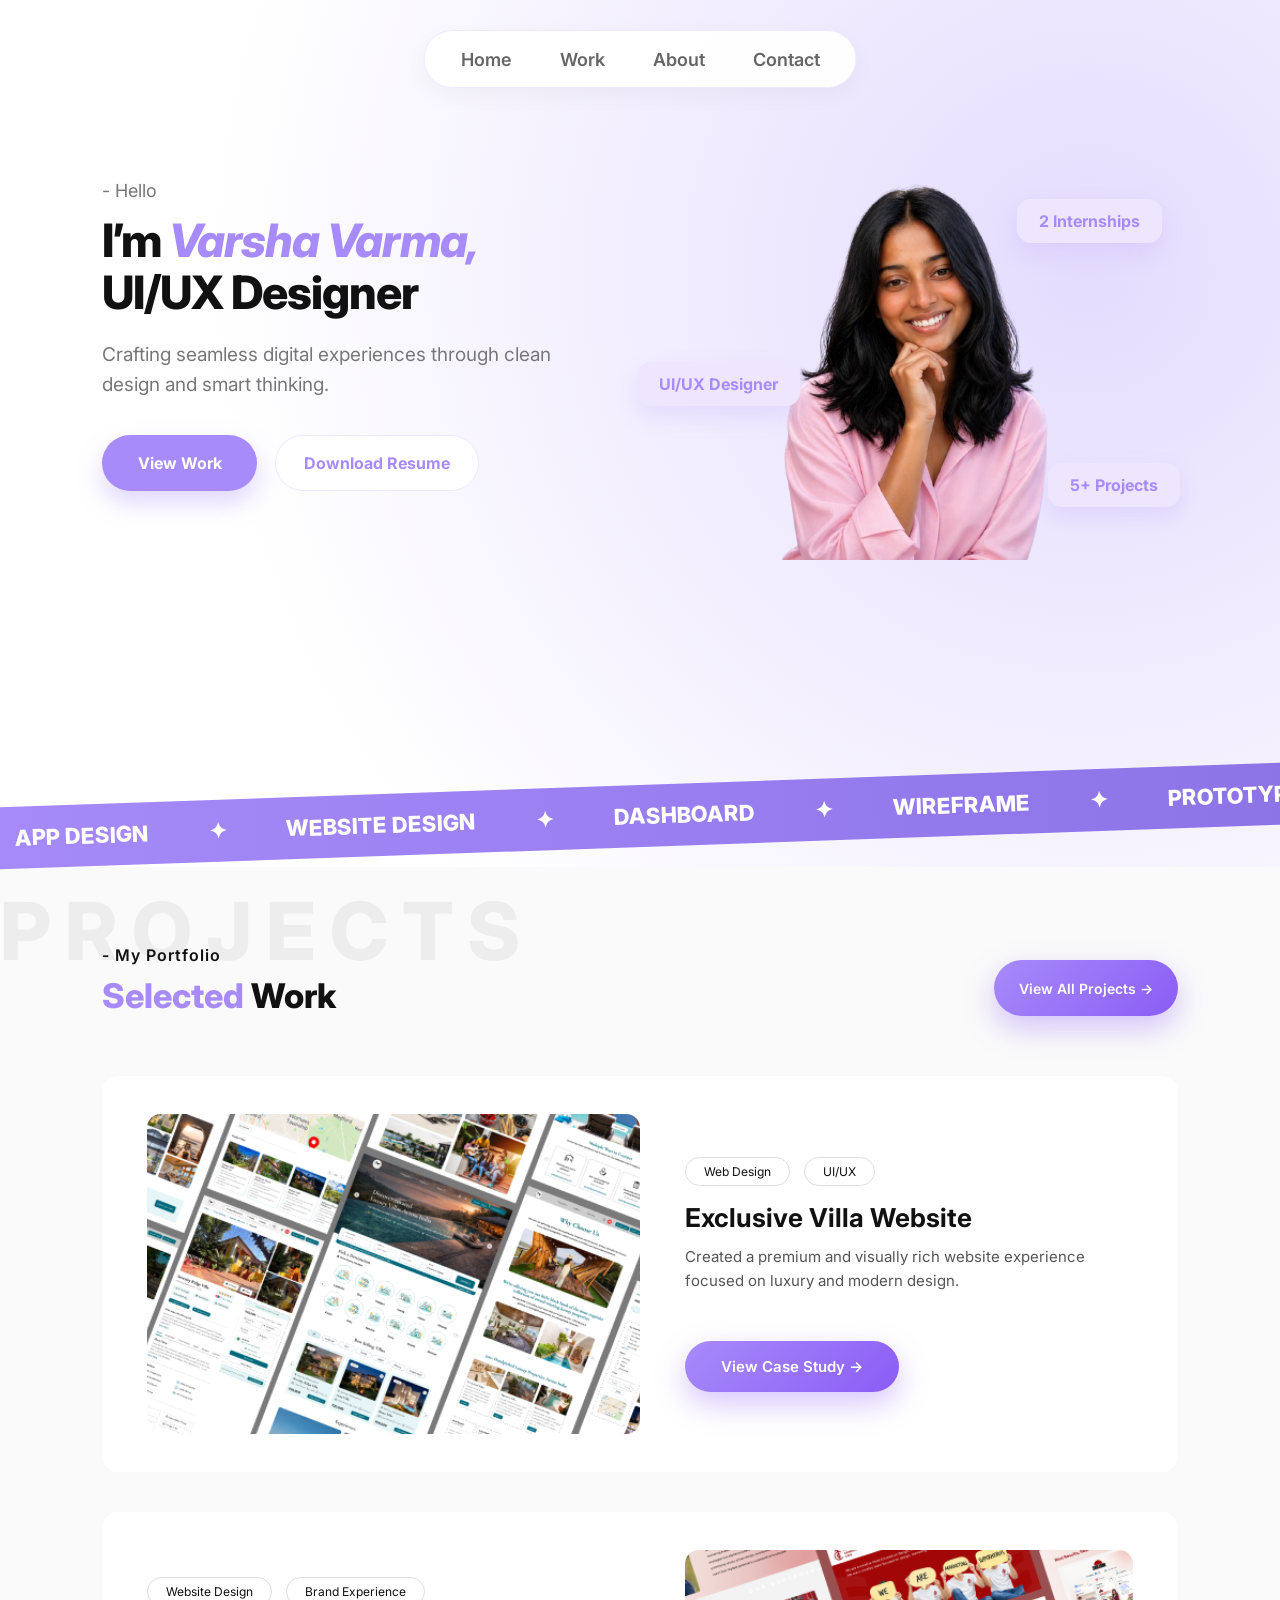
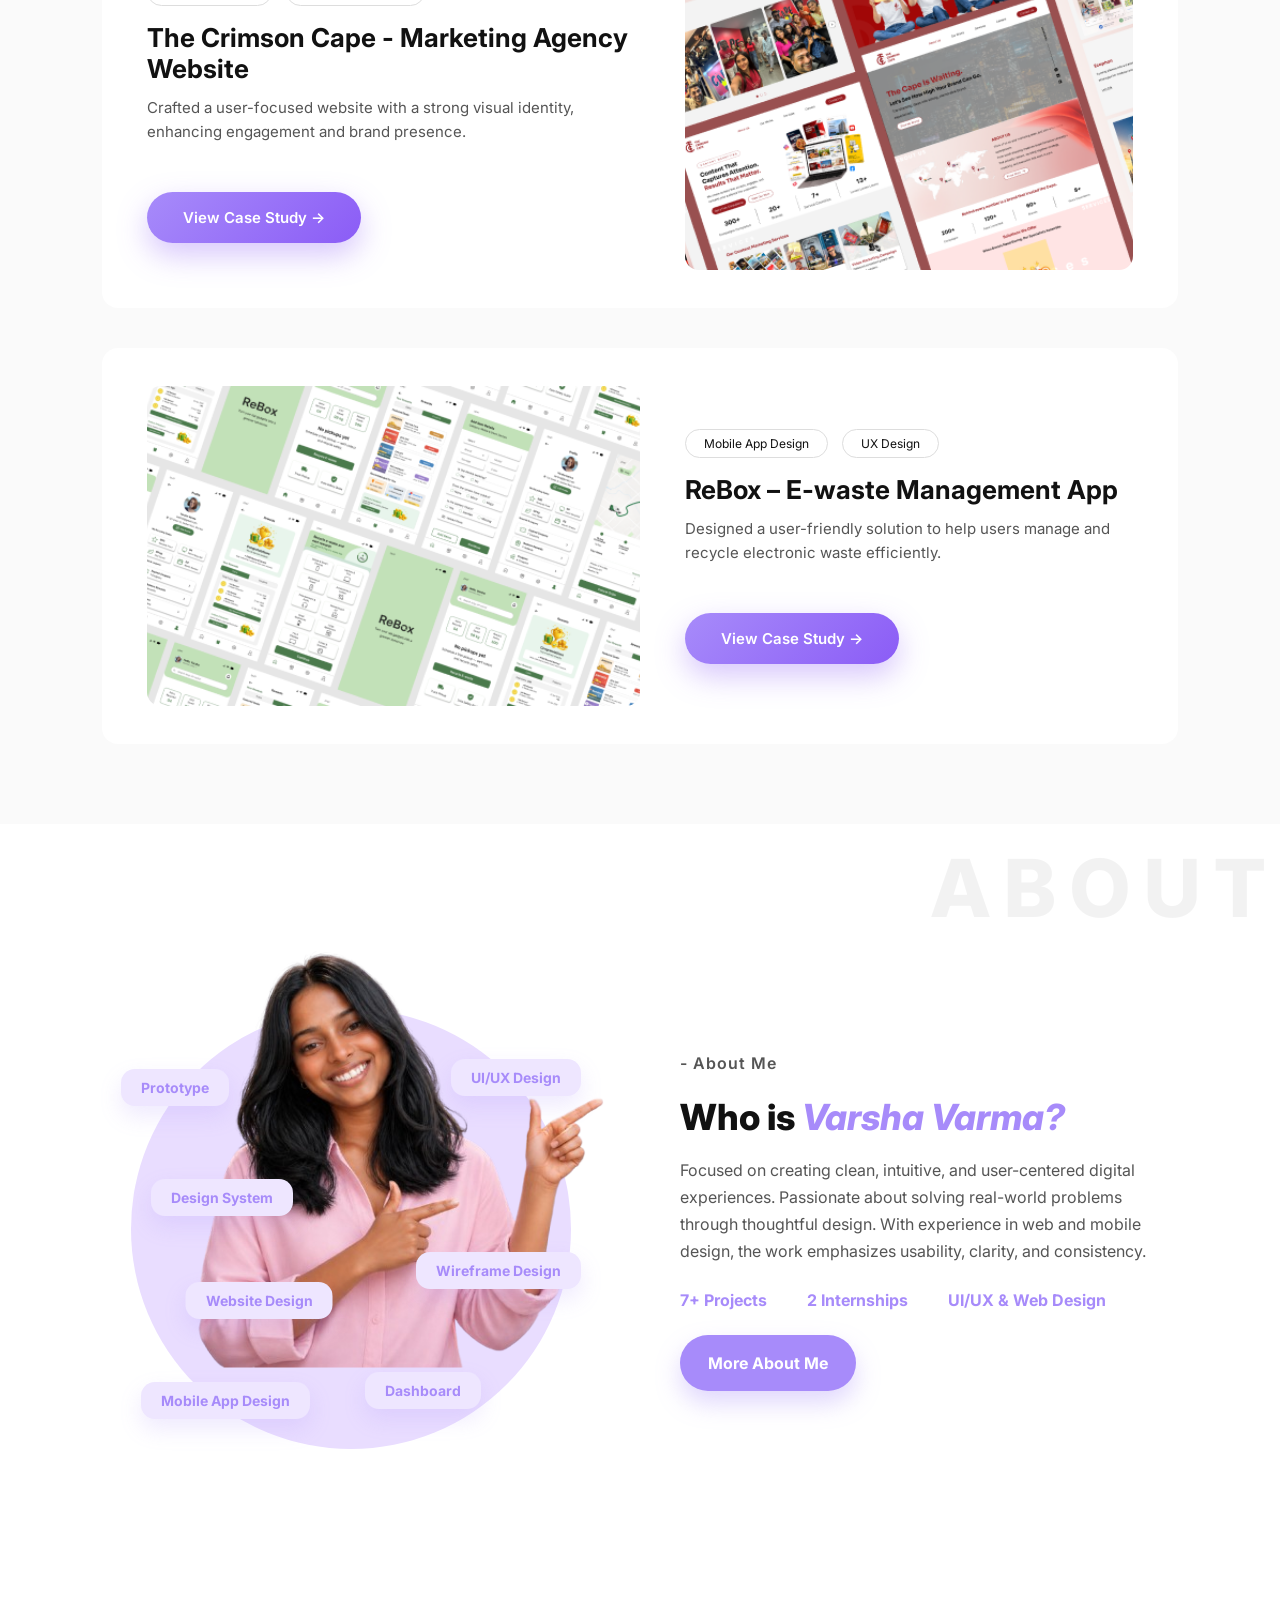
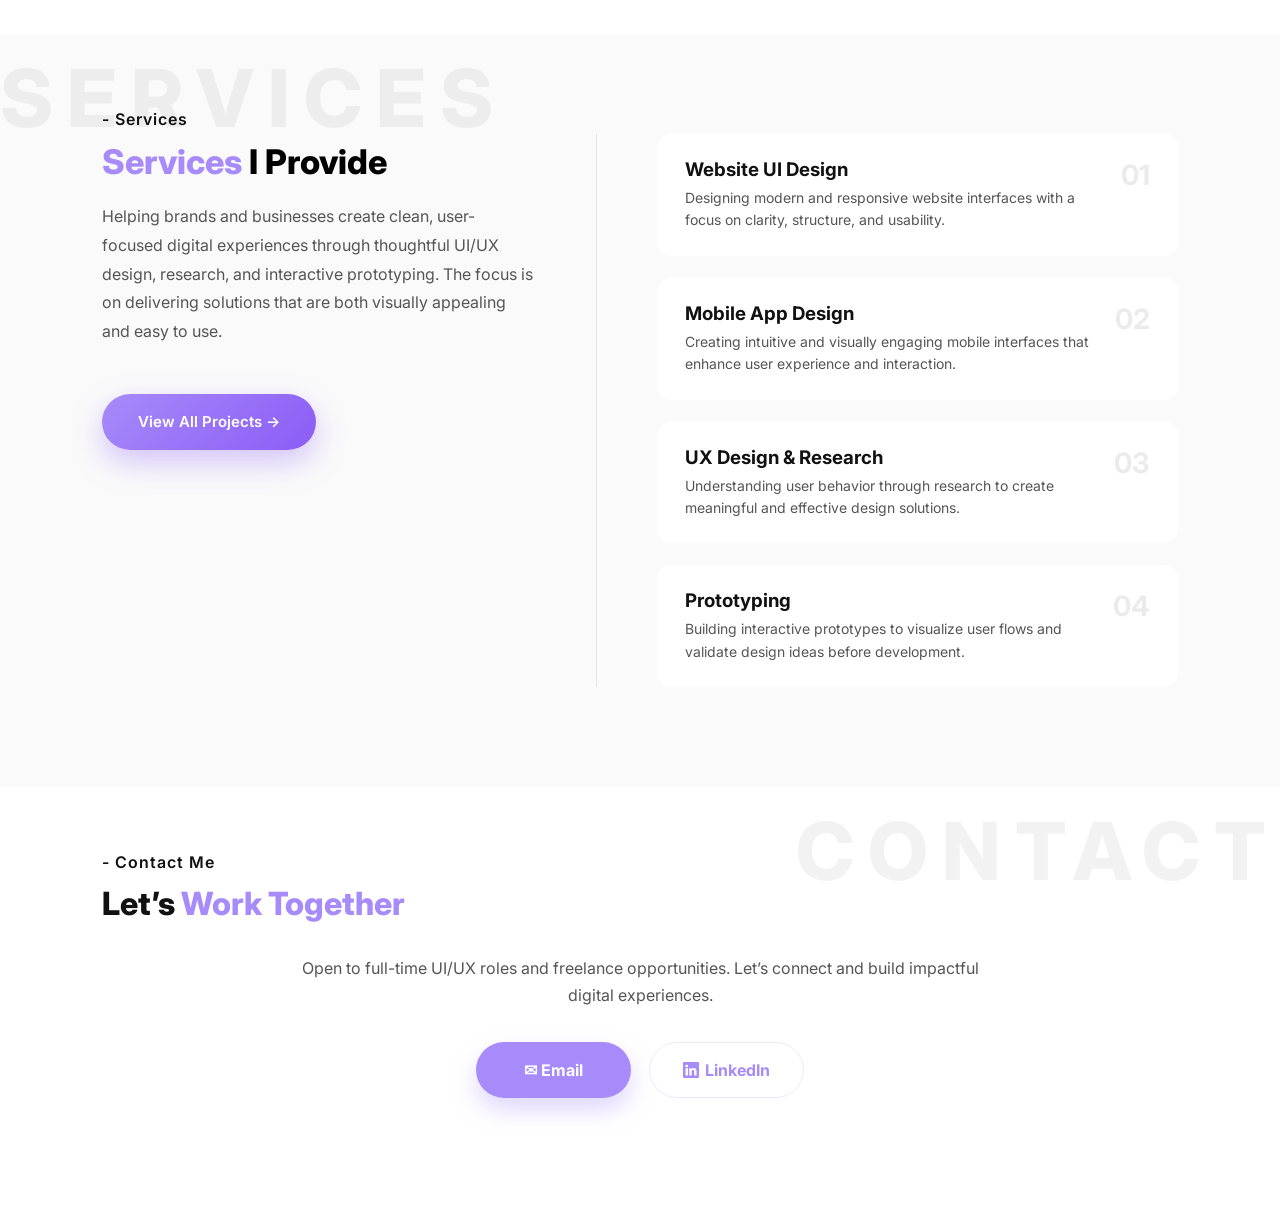
==== index.html @ cdb9fa48 "update file path of index.html" ====
<!DOCTYPE html>
<html lang="en">

<head>
  <meta charset="UTF-8" />
  <meta name="viewport" content="width=device-width, initial-scale=1.0" />
  <title>Varsha Portfolio</title>

  <link rel="stylesheet" href="../static/css/style.css" />
  <link href="https://fonts.googleapis.com/css2?family=Inter:wght@400;500;600;700;800&display=swap" rel="stylesheet">
</head>

<body>

  <!-- NAVBAR -->
  <nav class="navbar">
    <a href="index.html" class="active">Home</a>
    <a href="work.html">Work</a>
    <a href="about.html">About</a>
    <a href="contact.html">Contact</a>
  </nav>

  <!-- HERO -->
  <section class="hero" id="home">

    <div class="hero-text">
      <p class="small">- Hello</p>

      <h1>
        I’m <span>Varsha Varma,</span><br>
        UI/UX Designer
      </h1>

      <p class="desc">
        Crafting seamless digital experiences through clean design and smart thinking.
      </p>

      <div class="buttons">
        <a href="work.html" class="btn primary">View Work</a>
        <a href="#" class="btn outline">Download Resume</a>
      </div>
    </div>

    <!-- HERO IMAGE -->
    <div class="hero-img">

      <div class="tag tag1">UI/UX Designer</div>
      <div class="tag tag2">2 Internships</div>
      <div class="tag tag3">5+ Projects</div>

      <!-- ✅ IMAGE FIXED -->
      <img src="../assets/profile.png" alt="Varsha Varma">

    </div>

  </section>

  <!-- STRIP -->
  <div class="skill-strip">
    <div class="strip-track">

      <span>✦</span>
      <span>APP DESIGN</span>
      <span>✦</span>
      <span>WEBSITE DESIGN</span>
      <span>✦</span>
      <span>DASHBOARD</span>
      <span>✦</span>
      <span>WIREFRAME</span>
      <span>✦</span>
      <span>PROTOTYPE</span>

      <!-- duplicate for infinite effect -->
      <span>✦</span>
      <span>APP DESIGN</span>
      <span>✦</span>
      <span>WEBSITE DESIGN</span>
      <span>✦</span>
      <span>DASHBOARD</span>
      <span>✦</span>
      <span>WIREFRAME</span>
      <span>✦</span>
      <span>PROTOTYPE</span>

    </div>
  </div>

  <!-- PROJECTS -->
  <section class="projects" id="work">

    <h1 class="projects-bg-text">PROJECTS</h1>

    <div class="projects-header">
      <div>
        <p class="section-label">- My Portfolio</p>
        <h2><span>Selected</span> Work</h2>
      </div>

      <a href="work.html" class="btn primary-btn">View All Projects →</a>
    </div>

    <!-- PROJECT 1 -->
    <div class="project-card">
      <img src="../assets/xclusiveWork.png" alt="project">

      <div>
        <div class="chips">
          <span>Web Design</span>
          <span>UI/UX</span>
        </div>

        <h3>Exclusive Villa Website</h3>

        <p>
          Created a premium and visually rich website experience focused on luxury and modern design.
        </p>

        <a href="case-study.html?id=1" class="case-btn">View Case Study →</a>
      </div>
    </div>

    <!-- PROJECT 2 -->
    <div class="project-card reverse">
      <div>
        <div class="chips">
          <span>Website Design</span>
          <span>Brand Experience</span>
        </div>

        <h3>The Crimson Cape - Marketing Agency Website</h3>

        <p>
          Crafted a user-focused website with a strong visual identity, enhancing engagement and brand presence.
        </p>

        <a href="case-study.html?id=2" class="case-btn">View Case Study →</a>
      </div>

      <img src="../assets/TCC work.png" alt="project">
    </div>

    <!-- PROJECT 3 -->
    <div class="project-card">
      <img src="../assets/ReboxWork.png" alt="project">

      <div>
        <div class="chips">
          <span>Mobile App Design</span>
          <span>UX Design</span>
        </div>

        <h3>ReBox – E-waste Management App</h3>

        <p>
          Designed a user-friendly solution to help users manage and recycle electronic waste efficiently.
        </p>

        <a href="case-study.html?id=3" class="case-btn">View Case Study →</a>
      </div>
    </div>

  </section>

  <!-- ABOUT -->
  <section class="about" id="about">
    <h1 class="about-bg-text">ABOUT</h1>

    <!-- LEFT VISUAL -->
    <div class="about-visual">

      <div class="about-circle"></div>

      <img src="../assets/about.png" alt="about">

      <span class="about-pill pill-1">Mobile App Design</span>
      <span class="about-pill pill-2">UI/UX Design</span>
      <span class="about-pill pill-3">Website Design</span>
      <span class="about-pill pill-4">Design System</span>
      <span class="about-pill pill-5">Prototype</span>
      <span class="about-pill pill-6">Dashboard</span>
      <span class="about-pill pill-7">Wireframe Design</span>

    </div>

    <!-- RIGHT TEXT -->
    <div class="about-content">

      <p class="section-label">- About Me</p>

      <h2>
        Who is <span>Varsha Varma?</span>
      </h2>

      <p>
        Focused on creating clean, intuitive, and user-centered digital experiences. Passionate about solving real-world
        problems through thoughtful design. With experience in web and mobile design, the work emphasizes usability,
        clarity,
        and consistency.
      </p>

      <div class="stats">
        <span>7+ Projects</span>
        <span>2 Internships</span>
        <span>UI/UX & Web Design</span>
      </div>

      <a href="about.html" class="btn primary">More About Me</a>

    </div>

  </section>

  <!-- SERVICES -->
  <section class="services" id="services">

    <!-- BACKGROUND TEXT -->
    <h1 class="services-bg-text">SERVICES</h1>

    <!-- LEFT SIDE -->
    <div class="service-left">

      <p class="section-label">- Services</p>

      <h2 class="services-title">
        <span class="title-purple">Services</span>
        <span class="title-black">I Provide</span>
      </h2>

      <p class="service-desc">
        Helping brands and businesses create clean, user-focused digital experiences through thoughtful UI/UX design,
        research, and interactive prototyping. The focus is on delivering solutions that are both visually appealing and
        easy to use.
      </p>

      <a href="work.html" class="btn primary-btn">View All Projects →</a>

    </div>

    <!-- MIDDLE LINE -->
    <div class="service-divider"></div>

    <!-- RIGHT SIDE -->
    <div class="service-list">

      <div class="service-card">
        <div>
          <h3>Website UI Design</h3>
          <p>Designing modern and responsive website interfaces with a focus on clarity, structure, and usability.</p>
        </div>
        <span>01</span>
      </div>

      <div class="service-card">
        <div>
          <h3>Mobile App Design</h3>
          <p>Creating intuitive and visually engaging mobile interfaces that enhance user experience and interaction.
          </p>
        </div>
        <span>02</span>
      </div>

      <div class="service-card">
        <div>
          <h3>UX Design & Research</h3>
          <p>Understanding user behavior through research to create meaningful and effective design solutions.</p>
        </div>
        <span>03</span>
      </div>

      <div class="service-card">
        <div>
          <h3>Prototyping</h3>
          <p>Building interactive prototypes to visualize user flows and validate design ideas before development.</p>
        </div>
        <span>04</span>
      </div>

    </div>

  </section>

  <!-- CONTACT -->
  <section class="contact" id="contact">

    <h1 class="contact-bg-text">CONTACT</h1>

    <!-- ALIGN BLOCK -->
    <div class="contact-head">

      <p class="section-label">- Contact Me</p>

      <h2>Let’s <span>Work Together</span></h2>

    </div>

    <p class="contact-desc">
      Open to full-time UI/UX roles and freelance opportunities. Let’s connect and build impactful digital experiences.
    </p>

    <div class="buttons center">
      <a href="mailto:varsha.varma088@gmail.com" class="btn primary">✉ Email</a>
      <a href="https://linkedin.com/in/varsha-varma-270745361/" class="btn outline"><svg xmlns="http://www.w3.org/2000/svg" width="16" height="16" fill="currentColor" viewBox="0 0 16 16" style="margin-right: 6px;"><path d="M0 1.146C0 .513.526 0 1.175 0h13.65C15.474 0 16 .513 16 1.146v13.708c0 .633-.526 1.146-1.175 1.146H1.175C.526 16 0 15.487 0 14.854V1.146zm4.943 12.248V6.169H2.542v7.225h2.401zm-1.2-8.212c.837 0 1.358-.554 1.358-1.248-.015-.709-.52-1.248-1.342-1.248-.822 0-1.359.54-1.359 1.248 0 .694.521 1.248 1.327 1.248h.016zm4.908 8.212V9.359c0-.216.016-.432.08-.586.173-.431.568-.878 1.232-.878.869 0 1.216.662 1.216 1.634v3.865h2.401V9.25c0-2.22-1.184-3.252-2.764-3.252-1.274 0-1.845.7-2.165 1.193v.025h-.016a5.54 5.54 0 0 1 .016-.025V6.169h-2.4c.03.678 0 7.225 0 7.225h2.4z"/></svg> LinkedIn</a>
    </div>

  </section>

  <script src="../static/js/script.js"></script>

</body>

</html>
---- static/css/style.css ----
* {
  margin: 0;
  padding: 0;
  box-sizing: border-box;
  font-family: "Inter", sans-serif;
}

html,
body {
  width: 100%;
  margin: 0;
  padding: 0;
  overflow-x: hidden;
  background: #ffffff;
  color: #111;
  scroll-behavior: smooth;
}

/* NAVBAR */
.navbar {
  width: fit-content;
  height: 58px;
  margin: 0 auto;
  padding: 0 36px;
  display: flex;
  justify-content: center;
  align-items: center;
  gap: 48px;
  border-radius: 50px;
  background: rgba(255, 255, 255, 0.95);
  border: 1px solid #eee8ff;
  box-shadow: 0 8px 25px rgba(0, 0, 0, 0.04);
  font-size: 18px;
  font-weight: 600;
  position: fixed;
  top: 30px;
  left: 50%;
  transform: translateX(-50%);
  z-index: 999;
}

.navbar a {
  text-decoration: none;
  color: #666;
}

.navbar a:hover,
.navbar a.active {
  color: #a78bfa;
}

/* HERO */
.hero {
  width: 100%;
  min-height: 100vh;
  padding: 180px 8% 60px;
  display: flex;
  align-items: flex-start;
  justify-content: space-between;
  /* Restored for left-aligned text */
  gap: 70px;
  background: radial-gradient(circle at 85% 30%, rgba(167, 139, 250, 0.3) 0%, rgba(255, 255, 255, 0) 70%), #ffffff;
  position: relative;
  z-index: auto;
}

.hero-text {
  max-width: 560px;
}

.small {
  font-size: 18px;
  color: #777;
  margin-bottom: 14px;
}

.hero-text h1 {
  font-size: 46px;
  line-height: 1.12;
  font-weight: 800;
  letter-spacing: -1px;
  color: #111;
}

.hero-text h1 span {
  color: #a78bfa;
  font-style: italic;
}

.desc {
  font-size: 19px;
  line-height: 1.6;
  color: #777;
  max-width: 500px;
  margin: 22px 0 34px;
}

.buttons {
  display: flex;
  gap: 18px;
  align-items: center;
}

.btn {
  min-width: 155px;
  height: 56px;
  padding: 0 28px;
  border-radius: 50px;
  text-decoration: none;
  font-size: 16px;
  font-weight: 700;
  display: inline-flex;
  align-items: center;
  justify-content: center;
  cursor: pointer;
  transition: 0.3s ease;
}

.btn:hover {
  transform: translateY(-3px);
}

.primary {
  background: #a78bfa;
  color: #fff;
  box-shadow: 0 12px 25px rgba(167, 139, 250, 0.35);
}

.outline {
  background: #fff;
  color: #a78bfa;
  border: 1px solid #eee8ff;
}

/* HERO IMAGE */
.hero-img {
  width: 380px;
  height: 380px;
  border-radius: 50%;
  position: relative;
  flex-shrink: 0;
  margin-right: 7%;
  /* Added to keep image away from the right edge */
}

.hero-img::before {
  display: none;
}

.hero-img img {
  width: 100%;
  height: 100%;
  object-fit: contain;
  object-position: center top;
  border-radius: 0%;
  position: relative;
  z-index: 2;
}

.tag {
  position: absolute;
  background: #eee6ff;
  color: #a78bfa;
  padding: 12px 22px;
  border-radius: 14px;
  font-size: 16px;
  font-weight: 700;
  box-shadow: 0 10px 22px rgba(167, 139, 250, 0.18);
  z-index: 5;
}

.tag1 {
  left: -85px;
  top: 48%;
}

.tag2 {
  right: -60px;
  top: 5%;
}

.tag3 {
  right: -78px;
  bottom: 14%;
}

@keyframes float {

  0%,
  100% {
    transform: translateY(0);
  }

  50% {
    transform: translateY(-12px);
  }
}

.tag1 {
  animation: float 6s ease-in-out infinite;
}

.tag2 {
  animation: float 5s ease-in-out infinite;
}

.tag3 {
  animation: float 4s ease-in-out infinite;
}

.section-label {
  position: relative;
  z-index: 5;
  font-size: 14px;
  color: #666;
  margin-top: -25px;
  /* Overlap with BG text */
  margin-bottom: 12px;
  /* Standardized tight gap */
}

/* STRIP */
.skill-strip {
  background: linear-gradient(90deg, #a78bfa, #8b73e6);
  color: white;
  padding: 18px 0;
  overflow: hidden;
  transform: rotate(-2deg);
  width: 110%;
  margin-left: -5%;
  margin-top: -115px;
  position: relative;
  z-index: 1;
}

.strip-track {
  display: flex;
  gap: 60px;
  width: max-content;
  animation: scrollStrip 18s linear infinite;
}

.strip-track span {
  white-space: nowrap;
  font-size: 22px;
  font-weight: 800;
}

/* IMPORTANT */
@keyframes scrollStrip {
  0% {
    transform: translateX(0);
  }

  100% {
    transform: translateX(-50%);
  }
}

/* SECTIONS */
.projects,
.about,
.services,
.contact {
  width: 100%;
  padding: 80px 8%;
}

.section-label {
  font-size: 16px;
  font-weight: 600;
  color: #111;
  margin-bottom: 12px;
  letter-spacing: 1px;
}

.section-head {
  display: flex;
  justify-content: space-between;
  align-items: center;
  margin-bottom: 25px;
}

h2 {
  font-size: 34px;
  font-weight: 800;
}

.about h2 span,
.contact h2,
.services h2 {
  color: #a78bfa;
}

.small-btn {
  min-width: auto;
  height: 44px;
  font-size: 13px;
  padding: 0 22px;
}

/* ===== PROJECT SECTION ===== */

.projects {
  position: relative;
  z-index: auto;
  padding: 100px 8% 40px;
  background: #fafafa;
  overflow: hidden;
  margin-top: 20px;
}

/* BACKGROUND TEXT */
.projects-bg-text {
  position: absolute;
  top: 15px;
  left: 0;
  font-size: 80px;
  font-weight: 800;
  letter-spacing: 14px;
  color: rgba(0, 0, 0, 0.05);
  z-index: 0;
  pointer-events: none;
  white-space: nowrap;
}

/* HEADER */
.projects-header {
  position: relative;
  z-index: 2;
  display: flex;
  align-items: flex-end;
  justify-content: space-between;
  margin-bottom: 60px;
  margin-top: -35px;
}

.projects-header h2 {
  font-size: 34px;
  font-weight: 800;
}

.projects-header h2 span {
  color: #a78bfa;
}

.projects-header .section-label {
  margin-bottom: 10px;
}

.projects-header .primary-btn {
  padding: 12px 25px;
  border-radius: 40px;
  font-size: 14px;
}

/* ===== PROJECT CARD ===== */

.project-card {
  background: #ffffff;
  border-radius: 16px;

  padding: 38px 45px;

  display: grid;
  grid-template-columns: 1.1fr 1fr;

  gap: 45px;
  align-items: center;

  margin-bottom: 40px;
  transition: 0.35s ease;
  position: relative;
  z-index: 2;
}

/* HOVER */
.project-card:hover {
  transform: translateY(-10px);
  box-shadow: 0 24px 60px rgba(0, 0, 0, 0.12);
  background: #e7e6eb;
}

/* IMAGE */
.project-card img {
  width: 100%;
  height: 320px;
  object-fit: cover;
  border-radius: 14px;
  transition: 0.4s ease;
}

.project-card:hover img {
  transform: scale(1.04);
}

/* CONTENT */
.project-content {
  max-width: 480px;
}

/* CHIPS */
.chips {
  display: flex;
  gap: 14px;
  margin-bottom: 16px;
}

.chips span {
  border: 1px solid #ddd;
  border-radius: 30px;
  padding: 6px 18px;
  font-size: 12px;
}

/* TEXT */
.project-card h3 {
  font-size: 26px;
  margin-bottom: 12px;
}

.project-card p {
  color: #555;
  font-size: 15px;
  line-height: 1.6;
  margin-bottom: 20px;
}

/* BUTTON */
.case-btn {
  display: inline-flex;
  align-items: center;
  justify-content: center;
  margin-top: 28px;
  padding: 16px 36px;
  border-radius: 50px;
  font-size: 15px;
  font-weight: 600;
  color: #fff;
  text-decoration: none;
  background: linear-gradient(135deg, #a78bfa, #8b5cf6);
  box-shadow: 0 12px 30px rgba(139, 92, 246, 0.35);
  transition: 0.3s ease;
}

.case-btn:hover {
  transform: translateY(-3px);
  box-shadow: 0 18px 40px rgba(139, 92, 246, 0.45);
}

/* ===== ABOUT SECTION ===== */

/* ===== ABOUT SECTION ===== */

.about {
  position: relative;
  padding: 40px 8%;
  display: grid;
  grid-template-columns: 1fr 1fr;
  gap: 80px;
  align-items: center;
  background: #ffffff;
  min-height: 90vh;
  overflow: hidden;
}

/* BACKGROUND TEXT (ABOUT) */
.about-bg-text {
  position: absolute;
  top: 15px;
  right: 0;
  font-size: 80px;
  font-weight: 800;
  letter-spacing: 14px;
  color: rgba(0, 0, 0, 0.05);
  z-index: 0;
  pointer-events: none;
  white-space: nowrap;
}

/* CONTENT ABOVE BG */
.about-visual,
.about-content {
  position: relative;
  z-index: 2;
  margin-top: -35px;
}

/* LEFT VISUAL */
.about-visual {
  width: 460px;
  height: 460px;
  position: relative;
  margin: auto;
}

/* CIRCLE */
.about-circle {
  position: absolute;
  inset: 10px;
  background: #e9ddff;
  border-radius: 50%;
}

/* IMAGE */
.about-visual img {
  position: absolute;
  width: 95%;
  height: 95%;
  object-fit: contain;
  z-index: 2;

  left: 60%;
  top: 34%;
  transform: translate(-50%, -50%);
}

/* ===== PILLS STYLE ===== */

.about-pill {
  position: absolute;
  background: #eee6ff;
  color: #a78bfa;
  padding: 10px 20px;
  border-radius: 14px;
  font-size: 14px;
  font-weight: 700;
  z-index: 6;
  white-space: nowrap;
  box-shadow: 0 10px 22px rgba(167, 139, 250, 0.18);
}

/* ===== PILLS POSITION ===== */

.pill-1 {
  left: 20px;
  bottom: 40px;
}

.pill-2 {
  right: 0;
  top: 60px;
}

.pill-3 {
  left: 30%;
  bottom: 140px;
  transform: translateX(-50%);
}

.pill-4 {
  left: 30px;
  top: 180px;
}

.pill-5 {
  left: 0;
  top: 70px;
}

.pill-6 {
  right: 100px;
  bottom: 50px;
}

.pill-7 {
  right: 0;
  bottom: 170px;
}

/* ===== FLOAT ANIMATION ===== */

.pill-1 {
  animation: float-left 4s ease-in-out infinite;
}

.pill-4 {
  animation: float-left 5s ease-in-out infinite;
}

.pill-5 {
  animation: float-left 4.5s ease-in-out infinite;
}

.pill-3 {
  animation: float-center 4.5s ease-in-out infinite;
}

.pill-2 {
  animation: float-right 4s ease-in-out infinite;
}

.pill-6 {
  animation: float-right 5s ease-in-out infinite;
}

.pill-7 {
  animation: float-right 4.5s ease-in-out infinite;
}

/* KEYFRAMES */

@keyframes float-left {

  0%,
  100% {
    transform: translateY(0);
  }

  50% {
    transform: translateY(-10px);
  }
}

@keyframes float-center {

  0%,
  100% {
    transform: translateX(-50%) translateY(0);
  }

  50% {
    transform: translateX(-50%) translateY(-10px);
  }
}

@keyframes float-right {

  0%,
  100% {
    transform: translateY(0);
  }

  50% {
    transform: translateY(-10px);
  }
}

/* ===== RIGHT CONTENT ===== */

.about-content h2 {
  font-size: 36px;
  font-weight: 800;
}

.about-content h2 span {
  color: #a78bfa;
  font-style: italic;
}

.about-content p {
  margin: 18px 0;
  color: #555;
  line-height: 1.7;
}

/* STATS */

.stats {
  display: flex;
  gap: 40px;
  margin: 25px 0;
  color: #a78bfa;
  font-weight: 700;
}

/* ===== RIGHT CONTENT ===== */

.about-content h2 span {
  color: #a78bfa;
  font-style: italic;
}

.about-content h2 {
  font-size: 36px;
  font-weight: 800;
}

.about-content h2 span {
  color: #a78bfa;
}

.about-content p {
  margin: 18px 0;
  color: #555;
  line-height: 1.7;
}

/* STATS */

.stats {
  display: flex;
  gap: 40px;
  margin: 25px 0;
  color: #a78bfa;
  font-weight: 700;
}

/* ===== RESPONSIVE ===== */

@media (max-width: 900px) {
  .about {
    grid-template-columns: 1fr;
    text-align: center;
  }

  .about-visual {
    width: 320px;
    height: 320px;
  }

  .about-pill {
    font-size: 10px;
    padding: 7px 14px;
  }
}

/* ===== SERVICES SECTION ===== */

.services {
  position: relative;
  padding: 100px 8%;
  display: grid;
  grid-template-columns: 1fr 1px 1.2fr;
  gap: 60px;
  background: #fafafa;
  overflow: hidden;
}

/* BACKGROUND TEXT */
.services-bg-text {
  position: absolute;
  top: 15px;
  left: 0;
  font-size: 80px;
  font-weight: 800;
  letter-spacing: 14px;
  color: rgba(0, 0, 0, 0.05);
  pointer-events: none;
  white-space: nowrap;
}

/* ===== TITLE ===== */

.section-title {
  font-size: 36px;
  font-weight: 800;
  /* I PROVIDE black */
}

.title-purple {
  color: #a78bfa;
}

.title-black {
  color: #000;
}

.section-title span {
  color: #a78bfa;
  /* SERVICES lavender */
}

/* LEFT CONTENT */
.service-left {
  position: relative;
  z-index: 2;
}

.service-desc {
  margin: 20px 0;
  color: #555;
  line-height: 1.8;
  max-width: 500px;
}

/* BUTTON */
.primary-btn {
  display: inline-flex;
  align-items: center;
  justify-content: center;
  margin-top: 28px;
  padding: 16px 36px;
  border-radius: 50px;
  font-size: 15px;
  font-weight: 600;
  color: #fff;
  text-decoration: none;
  background: linear-gradient(135deg, #a78bfa, #8b5cf6);
  box-shadow: 0 12px 30px rgba(139, 92, 246, 0.35);
  transition: 0.3s ease;
}

.primary-btn:hover {
  transform: translateY(-3px);
  box-shadow: 0 18px 40px rgba(139, 92, 246, 0.45);
}

/* MIDDLE LINE */
.service-divider {
  width: 1px;
  background: #e5e5e5;
}

/* RIGHT SIDE */
.service-list {
  display: flex;
  flex-direction: column;
  gap: 22px;
  position: relative;
  z-index: 2;
}

/* CARD */
.service-card {
  background: #ffffff;
  padding: 24px 28px;
  border-radius: 14px;

  display: flex;
  justify-content: space-between;
  align-items: flex-start;

  transition: 0.3s ease;
}

.service-card:hover {
  transform: translateY(-6px);
  box-shadow: 0 18px 40px rgba(0, 0, 0, 0.08);
}

/* TEXT */
.service-card h3 {
  margin-bottom: 6px;
}

.service-card p {
  font-size: 14px;
  color: #555;
  line-height: 1.6;
  max-width: 420px;
}

/* NUMBER */
.service-card span {
  font-size: 28px;
  font-weight: 700;
  color: rgba(0, 0, 0, 0.08);
  transition: 0.3s;
}

/* NUMBER HOVER EFFECT */
.service-card:hover span {
  color: #a78bfa;
}

.services .services-title {
  color: #000 !important;
}

.services .services-title .title-purple {
  color: #a78bfa !important;
}

.services .services-title .title-black {
  color: #000 !important;
}

/* CONTACT */
/* CONTACT */
.contact {
  padding: 100px 8% 80px;
  background: #ffffff;
  position: relative;
  text-align: left;
  overflow: hidden;
}

.contact-bg-text {
  position: absolute;
  top: 15px;
  right: 0;
  font-size: 80px;
  letter-spacing: 14px;
  color: rgba(0, 0, 0, 0.05);
  font-weight: 800;
  pointer-events: none;
  white-space: nowrap;
}

.contact-head {
  max-width: 100%;
  margin: 0;
  text-align: left;
  margin-top: -35px;
  position: relative;
  z-index: 2;
}

.contact-head .section-label {
  margin-bottom: 12px;
}

.contact h2 {
  font-size: 32px;
  font-weight: 800;
  color: #111;
  margin-bottom: 32px;
}

.contact h2 span {
  color: #a78bfa;
}

.contact-desc {
  max-width: 720px;
  margin: 20px auto 32px;
  color: #555;
  line-height: 1.7;
  text-align: center;
}

.contact .buttons {
  justify-content: center;
  margin-bottom: 34px;
}

.contact-links {
  display: flex;
  justify-content: center;
  gap: 35px;
  font-size: 14px;
  color: #111;
}

.contact-links a {
  text-decoration: none;
  color: inherit;
}

/* FADE-IN ANIMATION */
.fade {
  opacity: 0;
  transform: translateY(30px);
  transition: opacity 0.7s ease, transform 0.7s ease;
}

.fade.show {
  opacity: 1;
  transform: translateY(0);
}

/* ===== INFINITE STRIP ===== */

/* Strip animation and track logic merged below */

.strip-track {
  display: flex;
  gap: 60px;
  width: max-content;
  animation: scrollStrip 20s linear infinite;
}

.strip-track span {
  white-space: nowrap;
  font-size: 22px;
  font-weight: 800;
}

/* Animation */
@keyframes scrollStrip {
  0% {
    transform: translateX(0);
  }

  100% {
    transform: translateX(-50%);
  }
}

/* RESPONSIVE */
/* ===== RESPONSIVE ===== */

@media (max-width: 900px) {
  .navbar {
    width: 90%;
    height: 52px;
    gap: 22px;
    font-size: 15px;
    padding: 0 18px;
  }

  .hero {
    flex-direction: column;
    text-align: center;
    min-height: auto;
    padding: 140px 6% 90px;
    gap: 45px;
  }

  .projects-bg-text,
  .about-bg-text,
  .services-bg-text,
  .contact-bg-text {
    font-size: 40px;
    letter-spacing: 6px;
    top: 10px;
  }

  .hero-text h1 {
    font-size: 38px;
  }

  .desc {
    font-size: 17px;
    margin-left: auto;
    margin-right: auto;
  }

  .buttons,
  .stats,
  .contact-links {
    flex-wrap: wrap;
    justify-content: center;
  }

  .btn {
    min-width: 145px;
    height: 52px;
    font-size: 15px;
  }

  .hero-img {
    width: 300px;
    height: 300px;
    margin-right: 0;
    /* Reset margin for mobile centering */
  }

  .tag {
    font-size: 12px;
    padding: 8px 14px;
  }

  .tag1 {
    left: -15px;
    top: 40%;
  }

  .tag2 {
    right: -5px;
    top: 5%;
  }

  .tag3 {
    right: -10px;
    bottom: 12%;
  }

  .skill-strip {
    margin-top: -25px;
    font-size: 15px;
    gap: 24px;
    padding: 14px 0;
    flex-wrap: wrap;
    justify-content: center;
  }

  .strip-track {
    animation: scrollStrip 28s linear infinite;
  }

  .projects-header {
    flex-direction: column;
    align-items: flex-start;
    gap: 20px;
    margin-top: 0;
  }

  .project-card,
  .about,
  .services {
    grid-template-columns: 1fr;
  }

  .project-card {
    gap: 25px;
    padding: 24px;
  }

  .project-card img {
    height: auto;
  }

  .reverse div {
    order: 2;
  }

  .reverse img {
    order: 1;
  }

  .about {
    text-align: center;
    gap: 45px;
  }

  .about-visual {
    width: 320px;
    height: 320px;
  }

  .about-pill {
    font-size: 10px;
    padding: 7px 14px;
  }

  .stats {
    justify-content: center;
    gap: 25px;
  }

  .services {
    gap: 40px;
  }
}
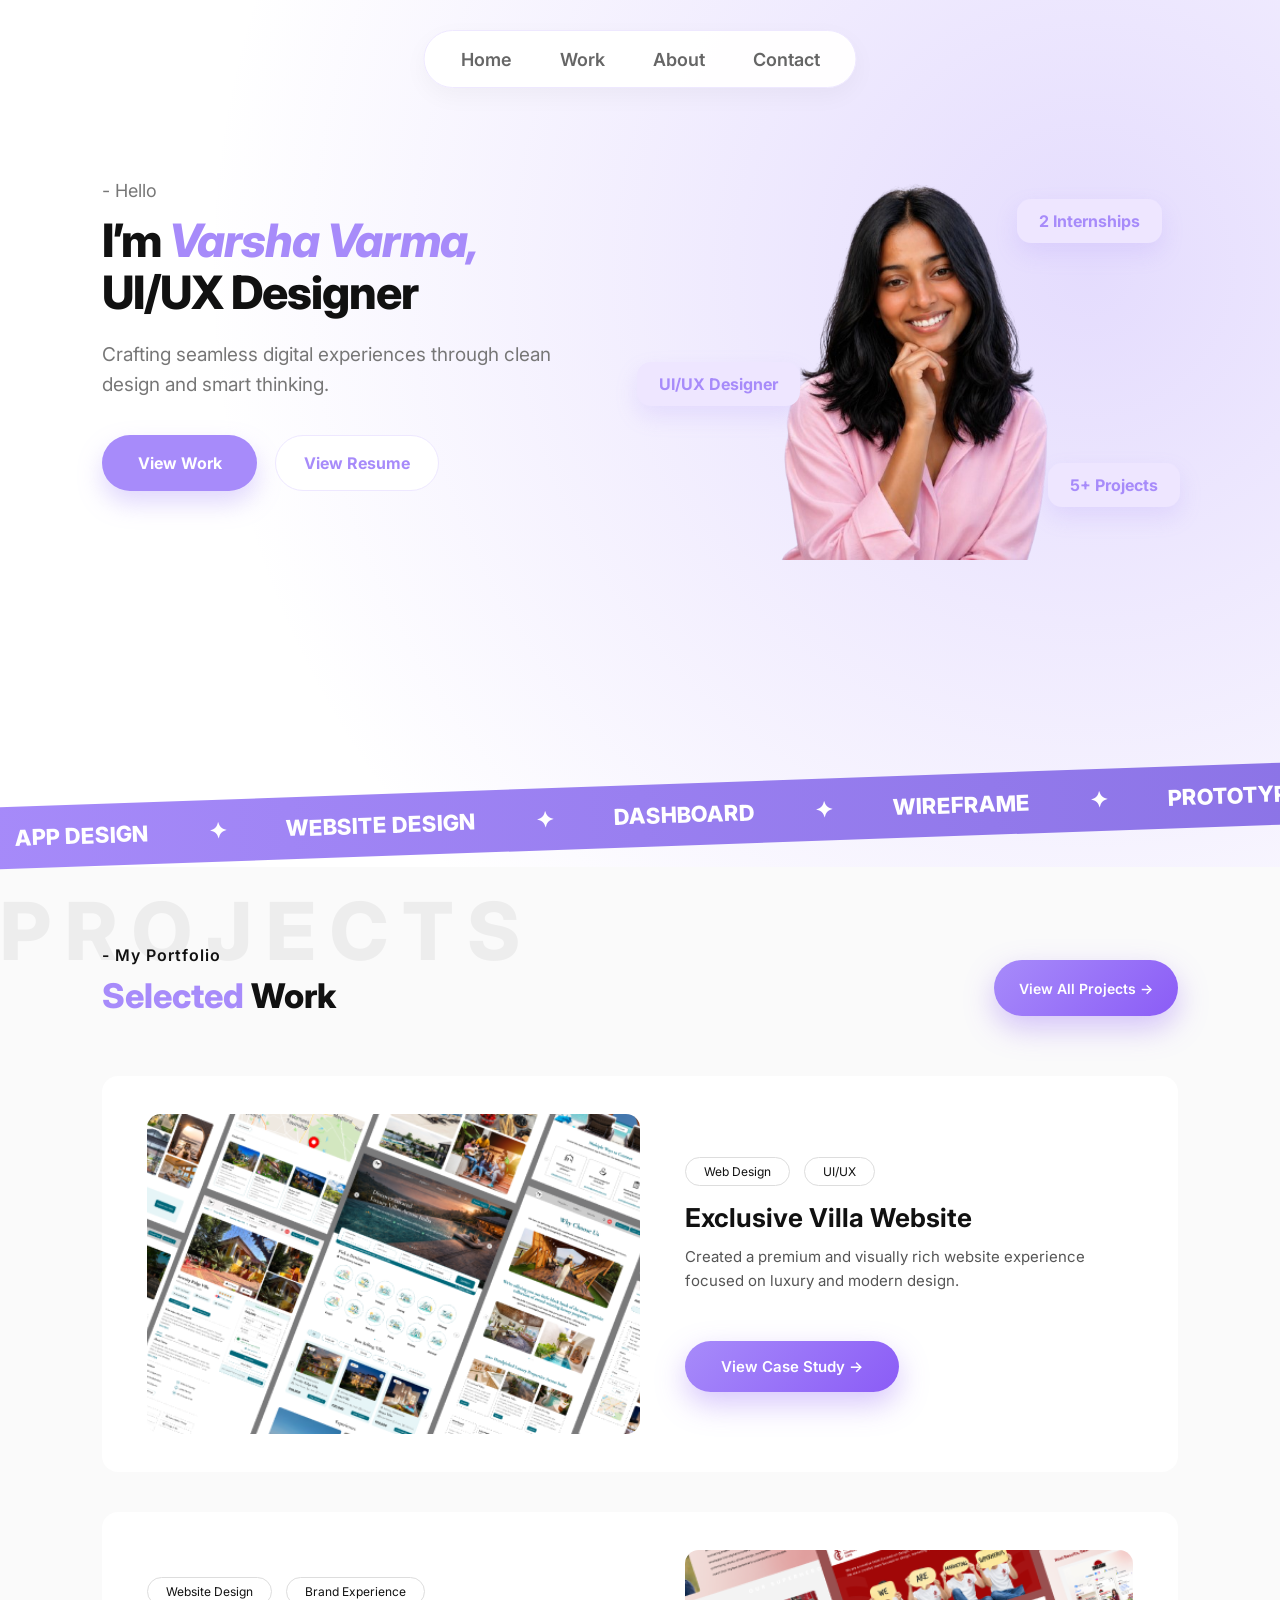
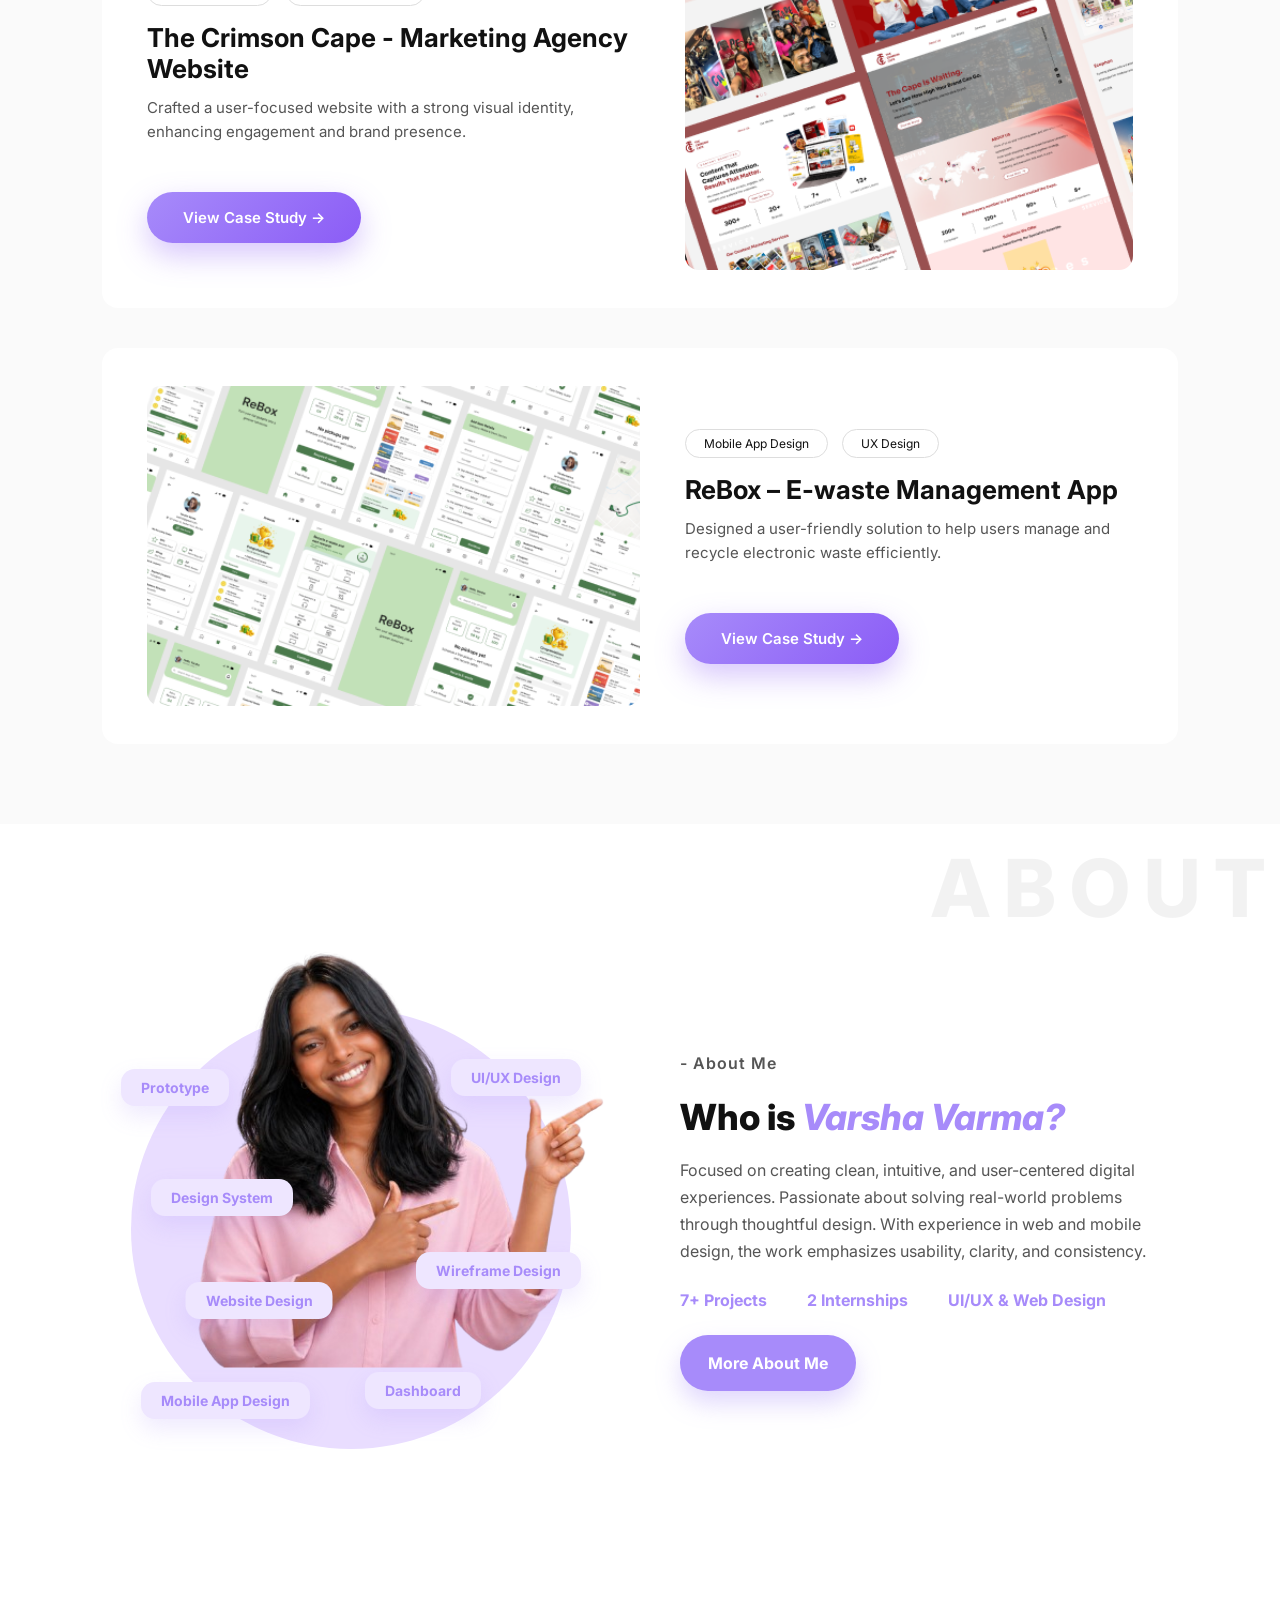
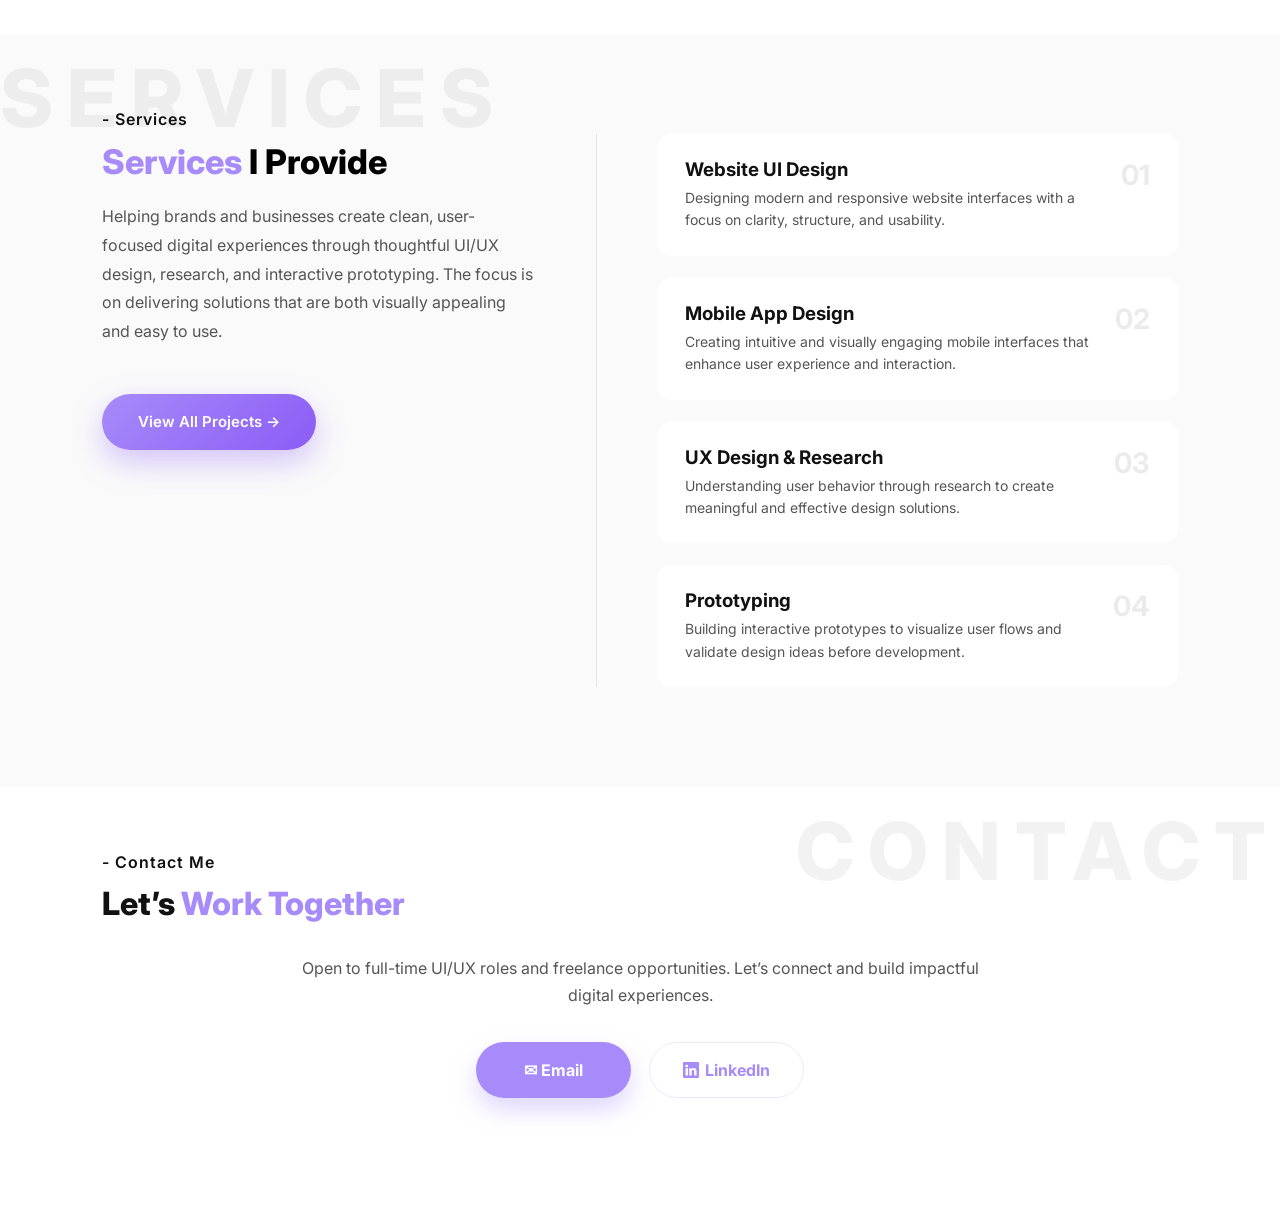
==== commit 606791ee: "update project" ====
--- a/index.html
+++ b/index.html
@@ -6,7 +6,7 @@
   <meta name="viewport" content="width=device-width, initial-scale=1.0" />
   <title>Varsha Portfolio</title>
 
-  <link rel="stylesheet" href="../static/css/style.css" />
+  <link rel="stylesheet" href="static/css/style.css" />
   <link href="https://fonts.googleapis.com/css2?family=Inter:wght@400;500;600;700;800&display=swap" rel="stylesheet">
 </head>
 
@@ -15,9 +15,9 @@
   <!-- NAVBAR -->
   <nav class="navbar">
     <a href="index.html" class="active">Home</a>
-    <a href="work.html">Work</a>
-    <a href="about.html">About</a>
-    <a href="contact.html">Contact</a>
+    <a href="templates/work.html">Work</a>
+    <a href="templates/about.html">About</a>
+    <a href="templates/contact.html">Contact</a>
   </nav>
 
   <!-- HERO -->
@@ -36,8 +36,9 @@
       </p>
 
       <div class="buttons">
-        <a href="work.html" class="btn primary">View Work</a>
-        <a href="#" class="btn outline">Download Resume</a>
+        <a href="templates/work.html" class="btn primary">View Work</a>
+        <a href="https://drive.google.com/file/d/1a3AbwtpJG_xcRkU3wi5Ro9aWc0rn7cvp/view?usp=sharing"
+          class="btn outline">View Resume</a>
       </div>
     </div>
 
@@ -49,7 +50,7 @@
       <div class="tag tag3">5+ Projects</div>
 
       <!-- ✅ IMAGE FIXED -->
-      <img src="../assets/profile.png" alt="Varsha Varma">
+      <img src="assets/profile.png" alt="Varsha Varma">
 
     </div>
 
@@ -96,12 +97,12 @@
         <h2><span>Selected</span> Work</h2>
       </div>
 
-      <a href="work.html" class="btn primary-btn">View All Projects →</a>
+      <a href="templates/work.html" class="btn primary-btn">View All Projects →</a>
     </div>
 
     <!-- PROJECT 1 -->
     <div class="project-card">
-      <img src="../assets/xclusiveWork.png" alt="project">
+      <img src="assets/xclusiveWork.png" alt="project">
 
       <div>
         <div class="chips">
@@ -115,7 +116,7 @@
           Created a premium and visually rich website experience focused on luxury and modern design.
         </p>
 
-        <a href="case-study.html?id=1" class="case-btn">View Case Study →</a>
+        <a href="templates/case-study.html?id=1" class="case-btn">View Case Study →</a>
       </div>
     </div>
 
@@ -133,15 +134,15 @@
           Crafted a user-focused website with a strong visual identity, enhancing engagement and brand presence.
         </p>
 
-        <a href="case-study.html?id=2" class="case-btn">View Case Study →</a>
-      </div>
-
-      <img src="../assets/TCC work.png" alt="project">
+        <a href="templates/case-study.html?id=2" class="case-btn">View Case Study →</a>
+      </div>
+
+      <img src="assets/TCC work.png" alt="project">
     </div>
 
     <!-- PROJECT 3 -->
     <div class="project-card">
-      <img src="../assets/ReboxWork.png" alt="project">
+      <img src="assets/ReboxWork.png" alt="project">
 
       <div>
         <div class="chips">
@@ -155,7 +156,7 @@
           Designed a user-friendly solution to help users manage and recycle electronic waste efficiently.
         </p>
 
-        <a href="case-study.html?id=3" class="case-btn">View Case Study →</a>
+        <a href="templates/case-study.html?id=3" class="case-btn">View Case Study →</a>
       </div>
     </div>
 
@@ -170,7 +171,7 @@
 
       <div class="about-circle"></div>
 
-      <img src="../assets/about.png" alt="about">
+      <img src="assets/about.png" alt="about">
 
       <span class="about-pill pill-1">Mobile App Design</span>
       <span class="about-pill pill-2">UI/UX Design</span>
@@ -204,7 +205,7 @@
         <span>UI/UX & Web Design</span>
       </div>
 
-      <a href="about.html" class="btn primary">More About Me</a>
+      <a href="templates/about.html" class="btn primary">More About Me</a>
 
     </div>
 
@@ -232,7 +233,7 @@
         easy to use.
       </p>
 
-      <a href="work.html" class="btn primary-btn">View All Projects →</a>
+      <a href="templates/work.html" class="btn primary-btn">View All Projects →</a>
 
     </div>
 
@@ -299,12 +300,17 @@
 
     <div class="buttons center">
       <a href="mailto:varsha.varma088@gmail.com" class="btn primary">✉ Email</a>
-      <a href="https://linkedin.com/in/varsha-varma-270745361/" class="btn outline"><svg xmlns="http://www.w3.org/2000/svg" width="16" height="16" fill="currentColor" viewBox="0 0 16 16" style="margin-right: 6px;"><path d="M0 1.146C0 .513.526 0 1.175 0h13.65C15.474 0 16 .513 16 1.146v13.708c0 .633-.526 1.146-1.175 1.146H1.175C.526 16 0 15.487 0 14.854V1.146zm4.943 12.248V6.169H2.542v7.225h2.401zm-1.2-8.212c.837 0 1.358-.554 1.358-1.248-.015-.709-.52-1.248-1.342-1.248-.822 0-1.359.54-1.359 1.248 0 .694.521 1.248 1.327 1.248h.016zm4.908 8.212V9.359c0-.216.016-.432.08-.586.173-.431.568-.878 1.232-.878.869 0 1.216.662 1.216 1.634v3.865h2.401V9.25c0-2.22-1.184-3.252-2.764-3.252-1.274 0-1.845.7-2.165 1.193v.025h-.016a5.54 5.54 0 0 1 .016-.025V6.169h-2.4c.03.678 0 7.225 0 7.225h2.4z"/></svg> LinkedIn</a>
-    </div>
-
-  </section>
-
-  <script src="../static/js/script.js"></script>
+      <a href="https://linkedin.com/in/varsha-varma-270745361/" class="btn outline"><svg
+          xmlns="http://www.w3.org/2000/svg" width="16" height="16" fill="currentColor" viewBox="0 0 16 16"
+          style="margin-right: 6px;">
+          <path
+            d="M0 1.146C0 .513.526 0 1.175 0h13.65C15.474 0 16 .513 16 1.146v13.708c0 .633-.526 1.146-1.175 1.146H1.175C.526 16 0 15.487 0 14.854V1.146zm4.943 12.248V6.169H2.542v7.225h2.401zm-1.2-8.212c.837 0 1.358-.554 1.358-1.248-.015-.709-.52-1.248-1.342-1.248-.822 0-1.359.54-1.359 1.248 0 .694.521 1.248 1.327 1.248h.016zm4.908 8.212V9.359c0-.216.016-.432.08-.586.173-.431.568-.878 1.232-.878.869 0 1.216.662 1.216 1.634v3.865h2.401V9.25c0-2.22-1.184-3.252-2.764-3.252-1.274 0-1.845.7-2.165 1.193v.025h-.016a5.54 5.54 0 0 1 .016-.025V6.169h-2.4c.03.678 0 7.225 0 7.225h2.4z" />
+        </svg> LinkedIn</a>
+    </div>
+
+  </section>
+
+  <script src="static/js/script.js"></script>
 
 </body>
 
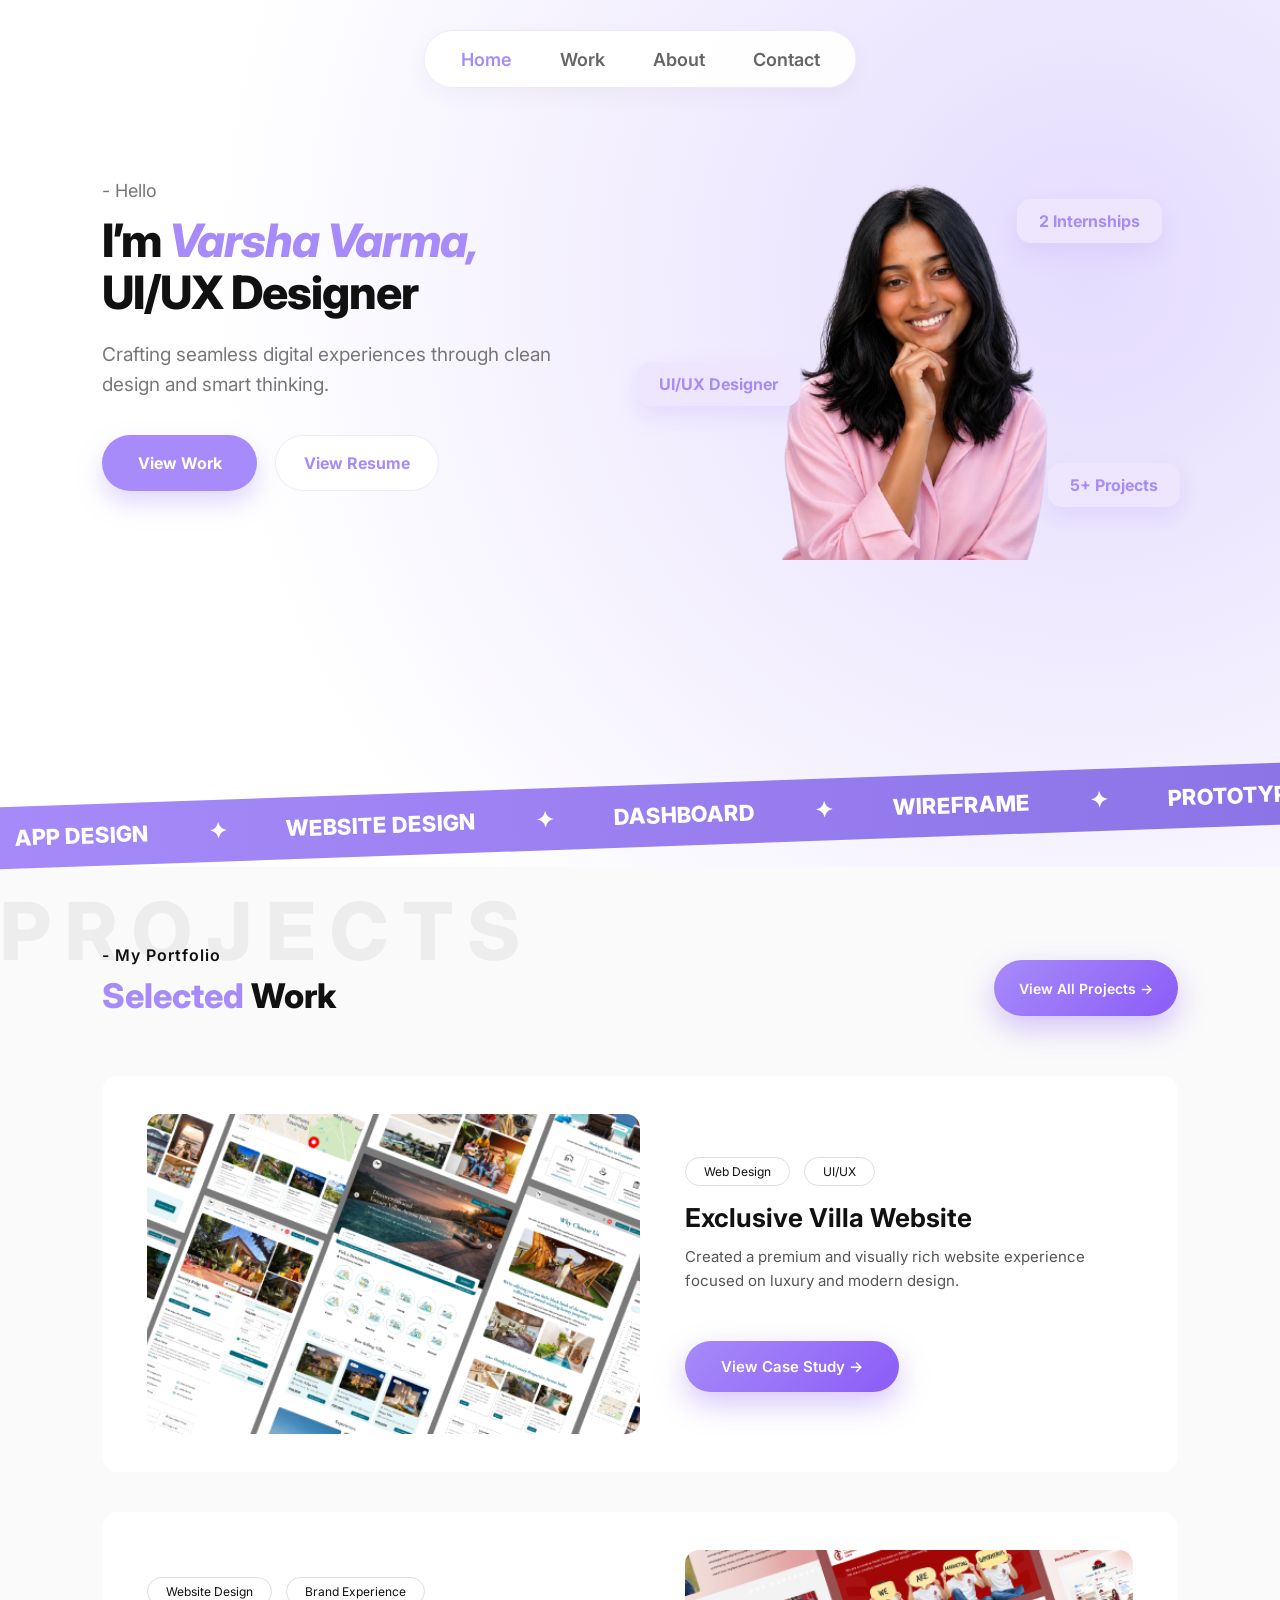
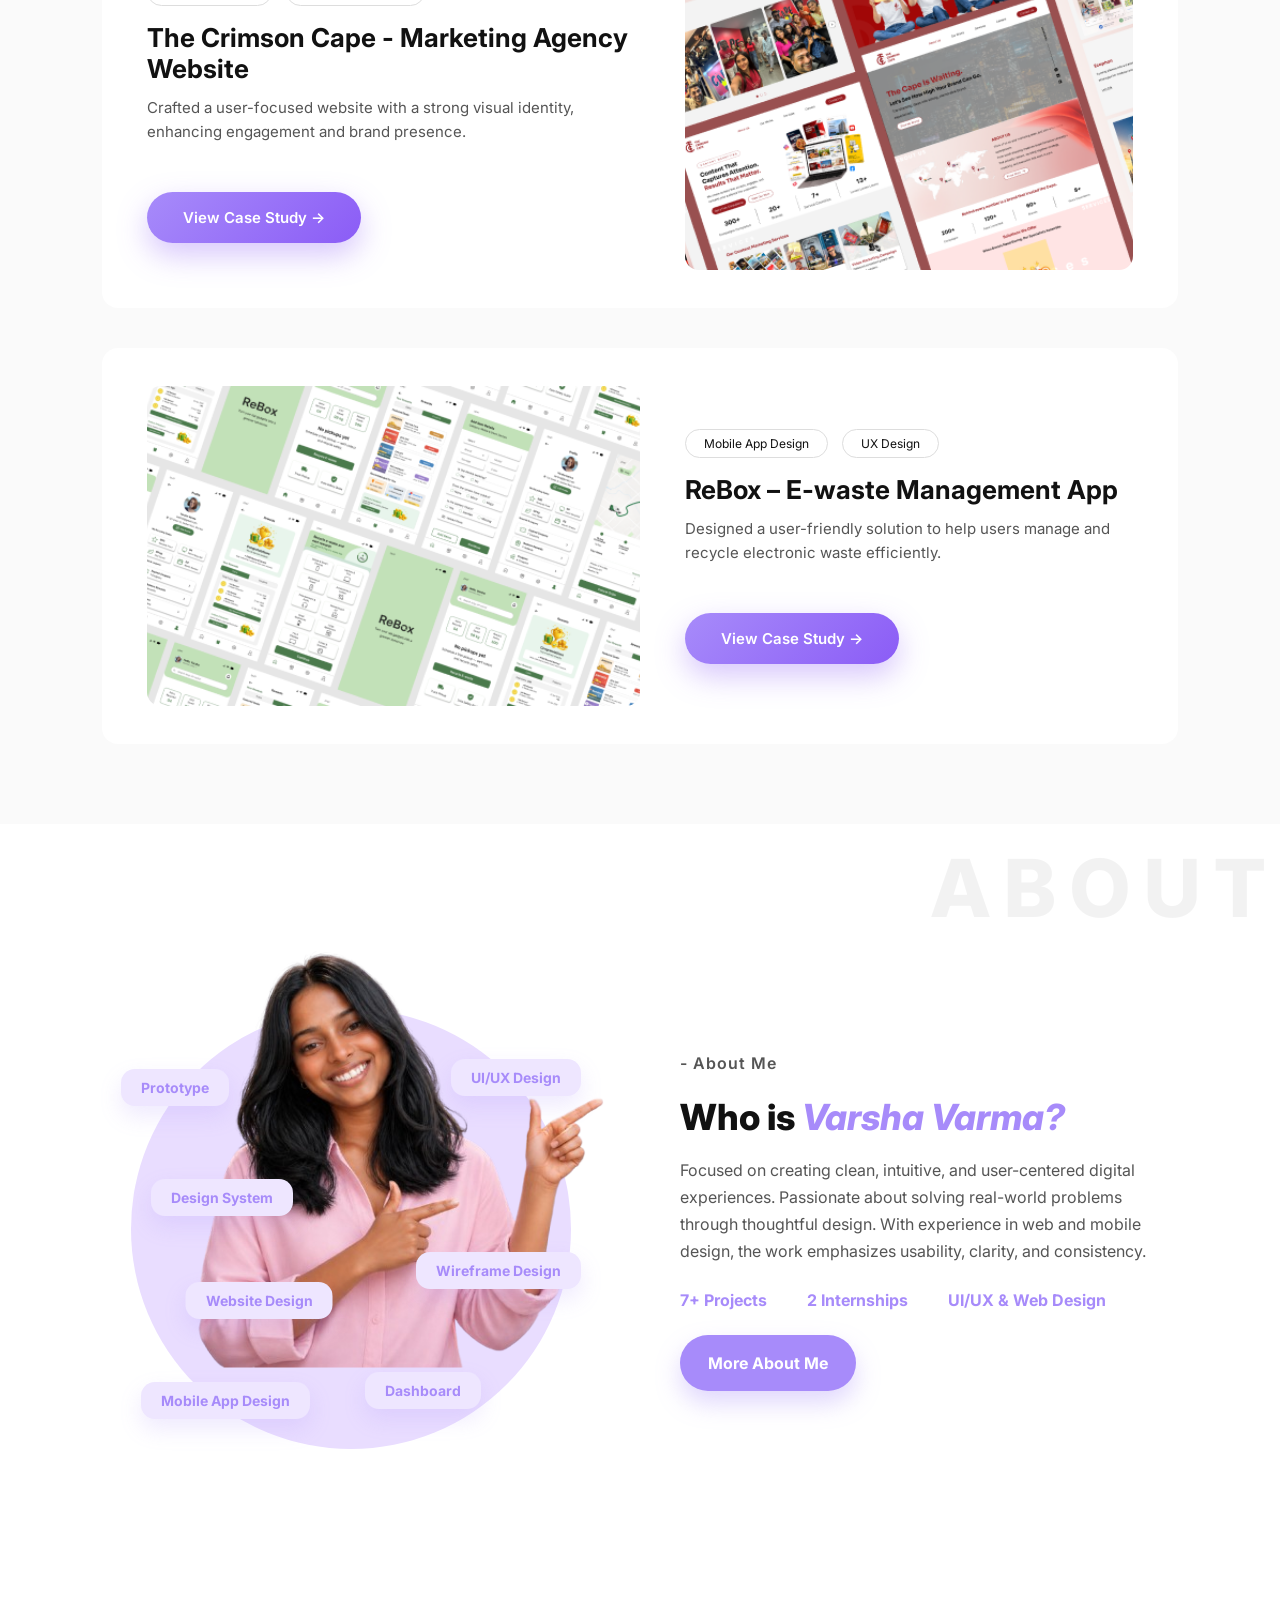
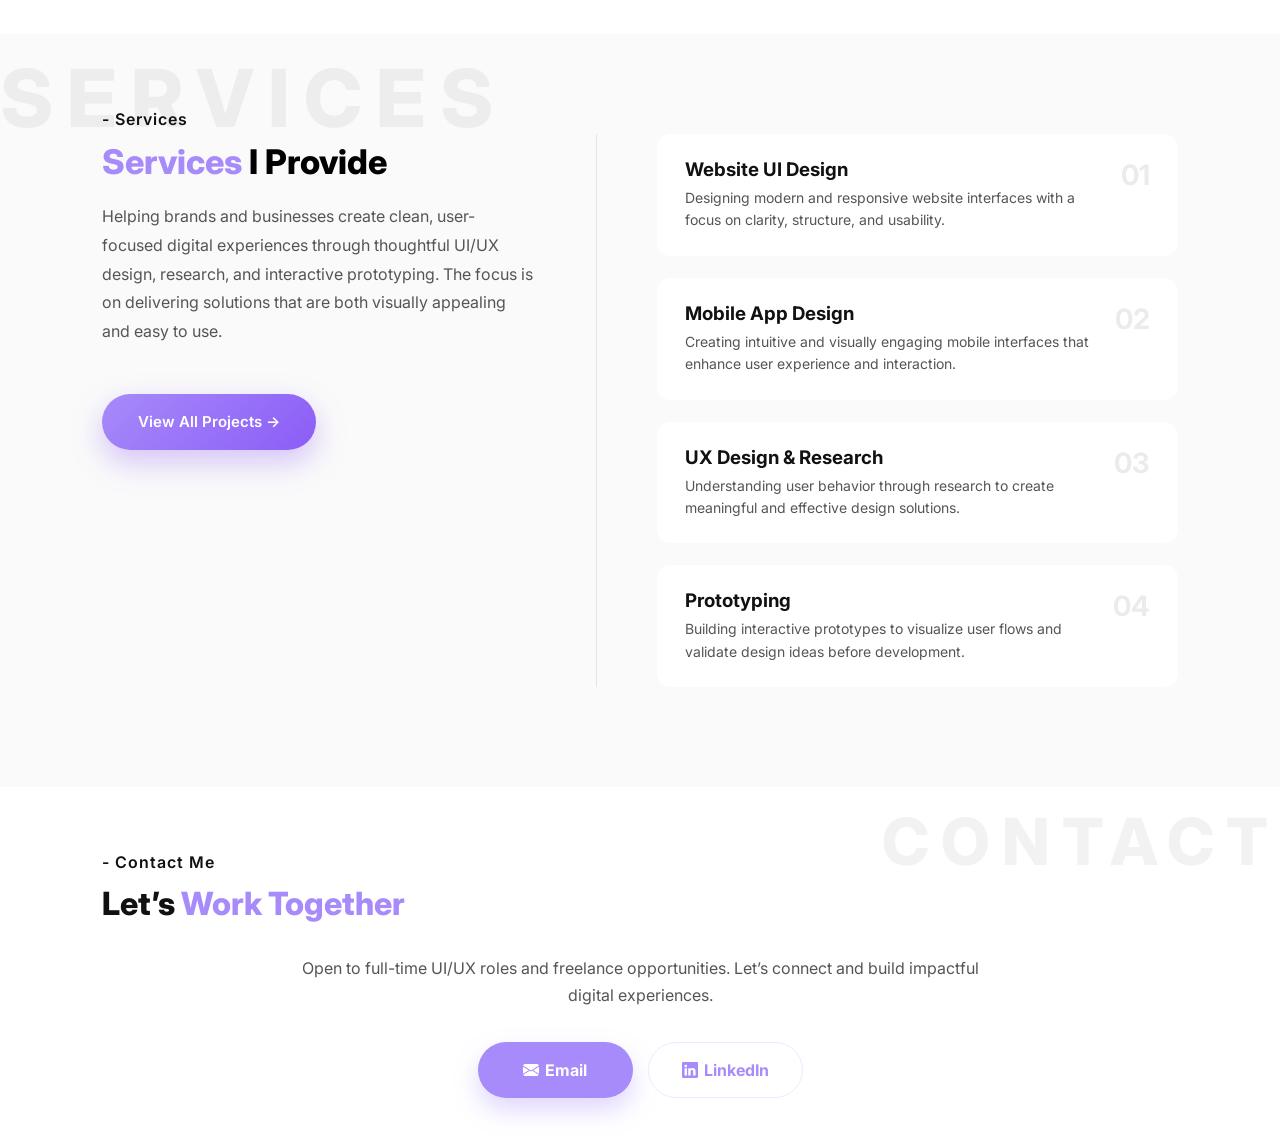
==== commit 4e507f94: "adding update on footer" ====
--- a/index.html
+++ b/index.html
@@ -6,7 +6,9 @@
   <meta name="viewport" content="width=device-width, initial-scale=1.0" />
   <title>Varsha Portfolio</title>
 
-  <link rel="stylesheet" href="static/css/style.css" />
+  <link rel="stylesheet" href="static/css/style.css?v=2" />
+  <link rel="stylesheet" href="static/css/navbar.css?v=2" />
+  <link rel="stylesheet" href="static/css/footer.css?v=2" />
   <link href="https://fonts.googleapis.com/css2?family=Inter:wght@400;500;600;700;800&display=swap" rel="stylesheet">
 </head>
 
@@ -280,34 +282,28 @@
 
   </section>
 
-  <!-- CONTACT -->
+  <!-- CONTACT FOOTER -->
   <section class="contact" id="contact">
-
     <h1 class="contact-bg-text">CONTACT</h1>
-
-    <!-- ALIGN BLOCK -->
     <div class="contact-head">
-
       <p class="section-label">- Contact Me</p>
-
       <h2>Let’s <span>Work Together</span></h2>
-
-    </div>
-
+    </div>
     <p class="contact-desc">
       Open to full-time UI/UX roles and freelance opportunities. Let’s connect and build impactful digital experiences.
     </p>
-
     <div class="buttons center">
-      <a href="mailto:varsha.varma088@gmail.com" class="btn primary">✉ Email</a>
-      <a href="https://linkedin.com/in/varsha-varma-270745361/" class="btn outline"><svg
-          xmlns="http://www.w3.org/2000/svg" width="16" height="16" fill="currentColor" viewBox="0 0 16 16"
-          style="margin-right: 6px;">
-          <path
-            d="M0 1.146C0 .513.526 0 1.175 0h13.65C15.474 0 16 .513 16 1.146v13.708c0 .633-.526 1.146-1.175 1.146H1.175C.526 16 0 15.487 0 14.854V1.146zm4.943 12.248V6.169H2.542v7.225h2.401zm-1.2-8.212c.837 0 1.358-.554 1.358-1.248-.015-.709-.52-1.248-1.342-1.248-.822 0-1.359.54-1.359 1.248 0 .694.521 1.248 1.327 1.248h.016zm4.908 8.212V9.359c0-.216.016-.432.08-.586.173-.431.568-.878 1.232-.878.869 0 1.216.662 1.216 1.634v3.865h2.401V9.25c0-2.22-1.184-3.252-2.764-3.252-1.274 0-1.845.7-2.165 1.193v.025h-.016a5.54 5.54 0 0 1 .016-.025V6.169h-2.4c.03.678 0 7.225 0 7.225h2.4z" />
-        </svg> LinkedIn</a>
-    </div>
-
+      <a href="mailto:varsha.varma088@gmail.com" class="btn primary">
+        <svg xmlns="http://www.w3.org/2000/svg" width="16" height="16" fill="currentColor" viewBox="0 0 16 16" style="margin-right: 6px;">
+          <path d="M.05 3.555A2 2 0 0 1 2 2h12a2 2 0 0 1 1.95 1.555L8 8.414.05 3.555ZM0 4.697v7.104l5.803-3.558L0 4.697ZM6.761 8.83l-6.57 4.027A2 2 0 0 0 2 14h12a2 2 0 0 0 1.808-1.144l-6.57-4.027L8 9.586l-1.239-.757Zm3.436-.586L16 11.801V4.697l-5.803 3.546Z"/>
+        </svg> Email
+      </a>
+      <a href="https://linkedin.com/in/varsha-varma-270745361/" class="btn outline">
+        <svg xmlns="http://www.w3.org/2000/svg" width="16" height="16" fill="currentColor" viewBox="0 0 16 16" style="margin-right: 6px;">
+          <path d="M0 1.146C0 .513.526 0 1.175 0h13.65C15.474 0 16 .513 16 1.146v13.708c0 .633-.526 1.146-1.175 1.146H1.175C.526 16 0 15.487 0 14.854V1.146zm4.943 12.248V6.169H2.542v7.225h2.401zm-1.2-8.212c.837 0 1.358-.554 1.358-1.248-.015-.709-.52-1.248-1.342-1.248-.822 0-1.359.54-1.359 1.248 0 .694.521 1.248 1.327 1.248h.016zm4.908 8.212V9.359c0-.216.016-.432.08-.586.173-.431.568-.878 1.232-.878.869 0 1.216.662 1.216 1.634v3.865h2.401V9.25c0-2.22-1.184-3.252-2.764-3.252-1.274 0-1.845.7-2.165 1.193v.025h-.016a5.54 5.54 0 0 1 .016-.025V6.169h-2.4c.03.678 0 7.225 0 7.225h2.4z"/>
+        </svg> LinkedIn
+      </a>
+    </div>
   </section>
 
   <script src="static/js/script.js"></script>
--- a/static/css/style.css
+++ b/static/css/style.css
@@ -16,38 +16,7 @@
   scroll-behavior: smooth;
 }
 
-/* NAVBAR */
-.navbar {
-  width: fit-content;
-  height: 58px;
-  margin: 0 auto;
-  padding: 0 36px;
-  display: flex;
-  justify-content: center;
-  align-items: center;
-  gap: 48px;
-  border-radius: 50px;
-  background: rgba(255, 255, 255, 0.95);
-  border: 1px solid #eee8ff;
-  box-shadow: 0 8px 25px rgba(0, 0, 0, 0.04);
-  font-size: 18px;
-  font-weight: 600;
-  position: fixed;
-  top: 30px;
-  left: 50%;
-  transform: translateX(-50%);
-  z-index: 999;
-}
-
-.navbar a {
-  text-decoration: none;
-  color: #666;
-}
-
-.navbar a:hover,
-.navbar a.active {
-  color: #a78bfa;
-}
+
 
 /* HERO */
 .hero {
@@ -866,79 +835,7 @@
   color: #000 !important;
 }
 
-/* CONTACT */
-/* CONTACT */
-.contact {
-  padding: 100px 8% 80px;
-  background: #ffffff;
-  position: relative;
-  text-align: left;
-  overflow: hidden;
-}
-
-.contact-bg-text {
-  position: absolute;
-  top: 15px;
-  right: 0;
-  font-size: 80px;
-  letter-spacing: 14px;
-  color: rgba(0, 0, 0, 0.05);
-  font-weight: 800;
-  pointer-events: none;
-  white-space: nowrap;
-}
-
-.contact-head {
-  max-width: 100%;
-  margin: 0;
-  text-align: left;
-  margin-top: -35px;
-  position: relative;
-  z-index: 2;
-}
-
-.contact-head .section-label {
-  margin-bottom: 12px;
-}
-
-.contact h2 {
-  font-size: 32px;
-  font-weight: 800;
-  color: #111;
-  margin-bottom: 32px;
-}
-
-.contact h2 span {
-  color: #a78bfa;
-}
-
-.contact-desc {
-  max-width: 720px;
-  margin: 20px auto 32px;
-  color: #555;
-  line-height: 1.7;
-  text-align: center;
-}
-
-.contact .buttons {
-  justify-content: center;
-  margin-bottom: 34px;
-}
-
-.contact-links {
-  display: flex;
-  justify-content: center;
-  gap: 35px;
-  font-size: 14px;
-  color: #111;
-}
-
-.contact-links a {
-  text-decoration: none;
-  color: inherit;
-}
-
-/* FADE-IN ANIMATION */
+
 .fade {
   opacity: 0;
   transform: translateY(30px);
@@ -982,13 +879,7 @@
 /* ===== RESPONSIVE ===== */
 
 @media (max-width: 900px) {
-  .navbar {
-    width: 90%;
-    height: 52px;
-    gap: 22px;
-    font-size: 15px;
-    padding: 0 18px;
-  }
+
 
   .hero {
     flex-direction: column;
@@ -1000,8 +891,7 @@
 
   .projects-bg-text,
   .about-bg-text,
-  .services-bg-text,
-  .contact-bg-text {
+  .services-bg-text {
     font-size: 40px;
     letter-spacing: 6px;
     top: 10px;
--- a/static/css/navbar.css
+++ b/static/css/navbar.css
@@ -0,0 +1,64 @@
+/* ==========================================================================
+   SHARED PREMIUM NAVBAR STYLES (COMMON FOR ALL PAGES)
+   ========================================================================== */
+
+.navbar {
+  width: fit-content;
+  height: 58px;
+  margin: 0 auto;
+  padding: 0 36px;
+  display: flex;
+  justify-content: center;
+  align-items: center;
+  gap: 48px;
+  border-radius: 50px;
+  background: rgba(255, 255, 255, 0.95);
+  border: 1px solid #eee8ff;
+  box-shadow: 0 8px 25px rgba(0, 0, 0, 0.04);
+  font-size: 18px;
+  font-weight: 600;
+  position: fixed;
+  top: 30px;
+  left: 50%;
+  transform: translateX(-50%);
+  z-index: 999;
+  transition: all 0.3s ease;
+}
+
+.navbar a {
+  text-decoration: none;
+  color: #666;
+  transition: color 0.3s ease;
+}
+
+.navbar a:hover,
+.navbar a.active {
+  color: #a78bfa !important;
+}
+
+/* ==========================================================================
+   RESPONSIVE NAVBAR FOR TABLET & MOBILE VIEWS
+   ========================================================================== */
+
+@media (max-width: 900px) {
+  .navbar {
+    position: fixed !important;
+    top: 30px !important;
+    left: 50% !important;
+    transform: translateX(-50%) !important;
+    margin: 0 auto !important;
+    width: 90% !important;
+    height: 52px !important;
+    gap: 22px !important;
+    font-size: 15px !important;
+    padding: 0 18px !important;
+    background: rgba(255, 255, 255, 0.95) !important;
+    display: flex !important;
+    justify-content: center !important;
+    align-items: center !important;
+    border-radius: 50px !important;
+    border: 1px solid #eee8ff !important;
+    box-shadow: 0 8px 25px rgba(0, 0, 0, 0.04) !important;
+    z-index: 9999 !important;
+  }
+}
--- a/static/css/footer.css
+++ b/static/css/footer.css
@@ -0,0 +1,111 @@
+/* ==========================================================================
+   SHARED FOOTER (CONTACT SECTION) STYLES
+   ========================================================================== */
+
+.contact {
+  padding: 100px 8% 40px !important;
+  background: #ffffff;
+  position: relative;
+  text-align: left;
+  overflow: hidden;
+}
+
+.contact-bg-text {
+  position: absolute;
+  top: 15px;
+  right: 0;
+  font-size: 65px;
+  letter-spacing: 12px;
+  color: rgba(0, 0, 0, 0.05);
+  font-weight: 800;
+  pointer-events: none;
+  white-space: nowrap;
+}
+
+.contact-head {
+  max-width: 100%;
+  margin: 0;
+  text-align: left;
+  margin-top: -35px;
+  position: relative;
+  z-index: 2;
+}
+
+.contact-head .section-label {
+  margin-top: 0 !important;
+  margin-bottom: 12px;
+}
+
+.contact h2 {
+  font-size: 32px;
+  font-weight: 800;
+  color: #111;
+  margin-bottom: 32px;
+}
+
+.contact h2 span {
+  color: #a78bfa;
+}
+
+.contact-desc {
+  max-width: 720px;
+  margin: 20px auto 32px;
+  color: #555;
+  line-height: 1.7;
+  text-align: center;
+}
+
+.contact .buttons {
+  display: flex;
+  justify-content: center;
+  align-items: center;
+  gap: 15px;
+  margin-bottom: 0 !important;
+}
+
+.contact-links {
+  display: flex;
+  justify-content: center;
+  gap: 35px;
+  font-size: 14px;
+  color: #111;
+}
+
+.contact-links a {
+  text-decoration: none;
+  color: inherit;
+}
+
+/* ==========================================================================
+   RESPONSIVE FOOTER STYLES
+   ========================================================================== */
+
+@media (max-width: 900px) {
+  .contact {
+    padding: 60px 6% 20px !important;
+  }
+
+  .contact-bg-text {
+    font-size: 36px;
+    letter-spacing: 5px;
+    top: 10px;
+  }
+
+  .contact h2 {
+    font-size: 26px;
+  }
+
+  .contact-desc {
+    font-size: 15px;
+  }
+
+  .contact .buttons {
+    flex-wrap: wrap;
+    justify-content: center;
+  }
+  
+  .contact .btn svg {
+    width: 20px !important;
+    height: 20px !important;
+  }
+}
